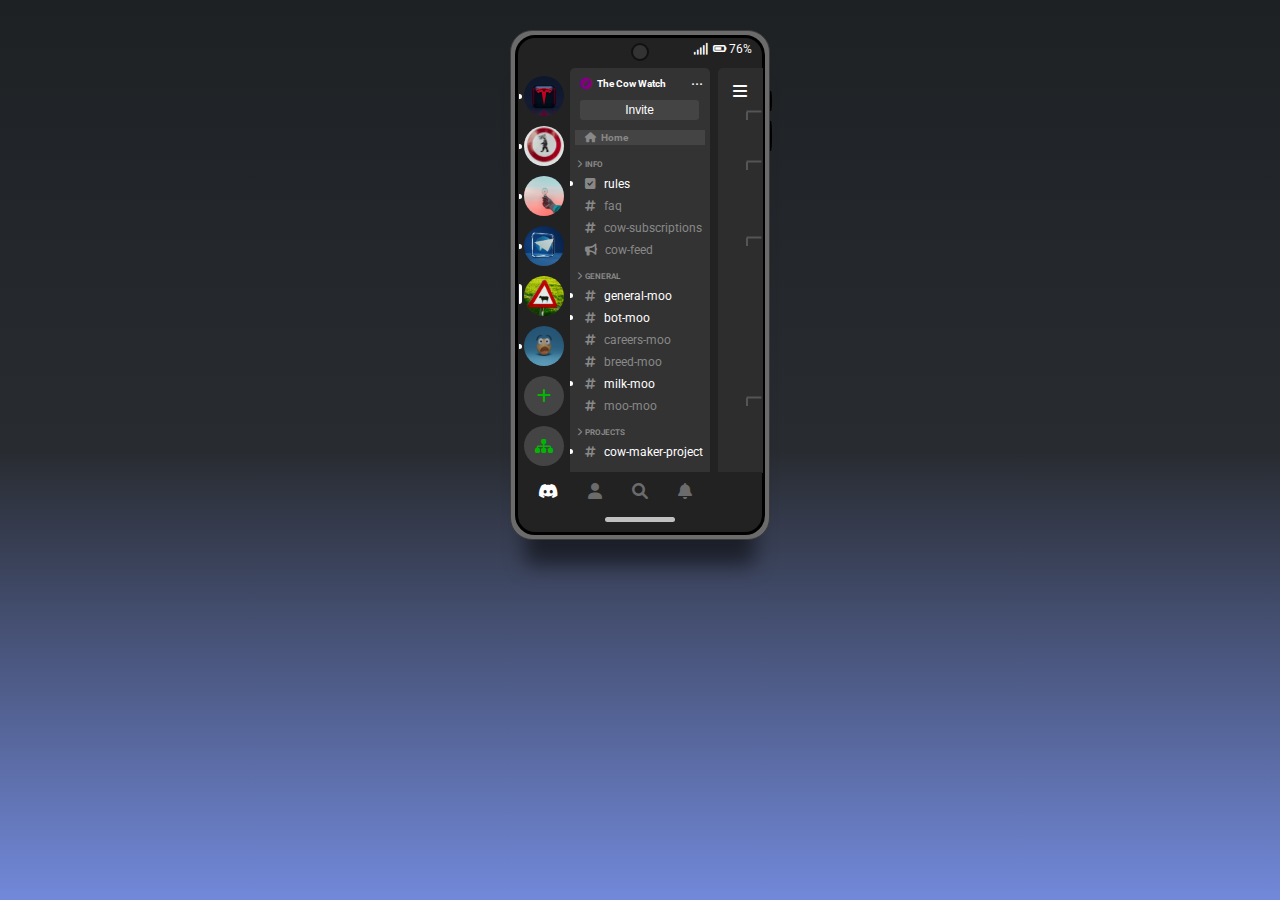
==== discord_test.html @ da10e138 "first commit" ====
<!DOCTYPE html>
<html lang="en">
  <head>
    <meta charset="UTF-8" />
    <meta http-equiv="X-UA-Compatible" content="IE=edge" />
    <meta name="viewport" content="width=device-width, initial-scale=1.0" />
    <link rel="stylesheet" href="./fontawesome-free-6.1.1-web/css/all.css" />
    <link
      href="https://fonts.googleapis.com/css2?family=Roboto&display=swap"
      rel="stylesheet"
    />
    <link rel="stylesheet" href="./style.css" />

    <title>Mobile Phone</title>
  </head>
  <body class="discord-mobile">
    <div class="outer-mobile-phone-wrapper">
      <div class="top-shine"></div>
      <div class="button-wrapper">
        <div class="on-button"></div>
        <div class="volume-button"></div>
      </div>
      <div class="inner-mobile-phone-wrapper discord-wrapper">
        <div class="top">
          <div id="clock" class="clock"></div>
          <div class="camera transform-left"></div>
          <div class="top-left">
            <i class="fa-solid fa-signal"></i>
            <i class="fa-solid fa-battery-three-quarters"></i>
            <p>76%</p>
          </div>
        </div>

        <!-- Discord Content -->
        <div class="discord-left-side-links">
          <ul>
            <li
              style="
                background: url(./IMG/alexander-shatov-ENOcRpYwT68-unsplash.jpg)
                  no-repeat center center/cover;
              "
            ></li>
            <li
              style="
                background: url(./IMG/bernard-hermant-OLLtavHHBKg-unsplash.jpg)
                  no-repeat center center/cover;
              "
            ></li>
            <li
              style="
                background: url(./IMG/diego-ph-fIq0tET6llw-unsplash.jpg)
                  no-repeat center center/cover;
              "
            ></li>
            <li
              style="
                background: url(./IMG/eyestetix-studio-_rqDHdrKIJs-unsplash.jpg)
                  no-repeat center center/cover;
              "
            ></li>
            <li
              class="cow"
              style="
                background: url(./IMG/milan-de-clercq-2ayzQETlloM-unsplash.jpg)
                  no-repeat center center/cover;
              "
            ></li>
            <li
              style="
                background: url(./IMG/shubham-dhage-t0Bv0OBQuTg-unsplash.jpg)
                  no-repeat center center/cover;
              "
            ></li>
          </ul>
        </div>
        <div class="discord-green-icons">
          <ul>
            <li><i class="fa-solid fa-plus"></i></li>
            <li><i class="fa-solid fa-sitemap"></i></li>
          </ul>
        </div>
        <div class="discord-content-middle transform-left">
          <div class="discord-content-header">
            <i class="fa-solid fa-compass"></i>
            <h5>The Cow Watch</h5>
            <p>...</p>
          </div>
          <button><i class="fa-solid .fa-user-plus"></i>Invite</button>
          <div class="discord-middle-text">
            <h5><i class="fa-solid fa-house"></i> Home</h5>
            <div class="discord-info">
              <h6>INFO</h6>
              <p><i class="fa-solid fa-square-check"></i> <span>rules</span></p>
              <p><i class="fa-solid fa-hashtag"></i> faq</p>
              <p><i class="fa-solid fa-hashtag"></i> cow-subscriptions</p>
              <p><i class="fa-solid fa-bullhorn"></i> cow-feed</p>
            </div>
            <div class="discord-general">
              <h6>GENERAL</h6>
              <p>
                <i class="fa-solid fa-hashtag"></i> <span>general-moo</span>
              </p>
              <p><i class="fa-solid fa-hashtag"></i> <span>bot-moo</span></p>
              <p><i class="fa-solid fa-hashtag"></i> careers-moo</p>
              <p><i class="fa-solid fa-hashtag"></i> breed-moo</p>
              <p><i class="fa-solid fa-hashtag"></i> <span>milk-moo</span></p>
              <p><i class="fa-solid fa-hashtag"></i> moo-moo</p>
            </div>
            <div class="discord-projects">
              <h6>PROJECTS</h6>
              <p>
                <i class="fa-solid fa-hashtag"></i>
                <span>cow-maker-project</span>
              </p>
            </div>
          </div>
        </div>
        <div class="discord-right-side">
          <i class="fa-solid fa-bars discord-burger"></i>
          <div class="discord-users">
            <div
              class="discord-user"
              style="
                background: url(https://randomuser.me/api/portraits/women/42.jpg)
                  no-repeat center center/cover;
              "
            ></div>
            <div
              class="discord-user"
              style="
                background: url(https://randomuser.me/api/portraits/men/3.jpg)
                  no-repeat center center/cover;
              "
            ></div>
            <div
              class="discord-user"
              style="
                background: url(https://randomuser.me/api/portraits/women/16.jpg)
                  no-repeat center center/cover;
              "
            ></div>
            <div
              class="discord-user"
              style="
                background: url(https://randomuser.me/api/portraits/lego/5.jpg)
                  no-repeat center center/cover;
              "
            ></div>
          </div>
        </div>
        <div class="discord-bottom-links">
          <ul>
            <li><i class="fa-brands fa-discord"></i></li>
            <li><i class="fa-solid fa-user"></i></li>
            <li><i class="fa-solid fa-magnifying-glass"></i></li>
            <li><i class="fa-solid fa-bell"></i></li>
            <li class="discord-bottom-user">
              <p
                style="
                  background: url(https://randomuser.me/api/portraits/lego/1.jpg)
                    no-repeat center center/cover;
                "
              ></p>
            </li>
          </ul>
        </div>

        <a href="./index.html" class="bottom-button transform-left"></a>
      </div>
    </div>

    <script src="./script.js"></script>
  </body>
</html>
---- style.css ----
* {
  box-sizing: border-box;
  margin: 0;
  padding: 0;
}

body {
  background: linear-gradient(#333, #6b6b6b, #fff);
  color: #fff;
  font-family: 'Roboto', sans-serif;
  display: flex;
  justify-content: center;
  height: 100vh;
}

/* Backgrounds */

body.discord-mobile {
  background: linear-gradient(#1e2124, #282b30, #7289da);
}
body.twitter-mobile {
  background: radial-gradient(#fff, #1da1f2);
}

/* Utilities */

a {
  text-decoration: none;
}

li {
  list-style: none;
}

.transform-left {
  left: 50%;
  transform: translateX(-50%);
}

/* Mobile Device */

.outer-mobile-phone-wrapper {
  margin-top: 30px;
  position: relative;
  width: 260px;
  height: 510px;
  background-color: #6b6b6b;
  border-radius: 22px;
  border: 1px solid #3b3b3b;
  box-shadow: 0px 40px 20px -15px rgba(0, 0, 0, 0.5);
}

.on-button {
  position: absolute;
  width: 2px;
  height: 20px;
  top: 60px;
  left: 259px;
  background-color: black;
  border-top-right-radius: 100%;
  border-bottom-right-radius: 100%;
}

.volume-button {
  position: absolute;
  width: 2px;
  height: 30px;
  top: 90px;
  left: 259px;
  background-color: black;
  border-top-right-radius: 100%;
  border-bottom-right-radius: 100%;
}

/* Mobile HomeScreen */

.inner-mobile-phone-wrapper {
  width: 250px;
  height: 500px;
  background: url(./PXL_20211219_104220597.jpg) no-repeat center center/cover;
  border: 3px solid black;
  position: absolute;
  top: 4px;
  left: 4px;
  border-radius: 20px;
  z-index: 1;
}

.top {
  display: flex;
  justify-content: space-between;
}

.clock {
  font-size: 12px;
  margin-left: 10px;
  margin-top: 5px;
}

.camera {
  position: absolute;
  width: 18px;
  height: 18px;
  background-color: #333;
  border: 2px solid #111;
  border-radius: 50%;
  top: 5px;
}

.top-left {
  display: flex;
  align-items: center;
  font-size: 12px;
  margin-right: 10px;
  margin-top: 4px;
}

.top-left .fa-signal {
  padding-right: 5px;
}
.top-left .fa-battery-three-quarters {
  padding-right: 2px;
}

.date-weather-content {
  position: absolute;
  top: 60px;
  left: 30px;
}

.date {
  font-size: 12px;
  padding-bottom: 3px;
}

.weather i {
  display: flex;
  font-size: 12px;
}

.weather p {
  opacity: 0.9;
  padding-left: 4px;
}

.app-links {
  position: absolute;
  bottom: 70px;
  width: 100%;
  text-align: center;
  display: flex;
  justify-content: center;
}

.app-links .links {
  margin: 0 10px;
  width: 35px;
  height: 35px;
  background-color: black;
  border-radius: 50%;
  color: #fff;
}

.app-links > * {
  transition: all 1s ease-in-out;
}
.app-links > a:hover {
  background-color: #fff;
}

.app-links .discord {
  background-color: #7289da;
}

.app-links .discord:hover {
  color: #7289da;
}

.app-links .discord::after {
  content: '\f392';
  font-family: 'Font Awesome 5 Brands';
  font-weight: 900;
  position: absolute;
  top: 50%;
  transform: translateY(-50%);
  margin-left: -10px;
}

.app-links .twitter {
  background-color: #1da1f2;
}

.app-links .twitter:hover {
  color: #1da1f2;
}

.app-links .twitter::after {
  content: '\f099';
  font-family: 'Font Awesome 5 Brands';
  font-weight: 900;
  position: absolute;
  top: 50%;
  transform: translateY(-50%);
  margin-left: -7px;
}

.app-links .whatsapp {
  background-color: #25d366;
}

.app-links .whatsapp:hover {
  color: #25d366;
}

.app-links .whatsapp::after {
  content: '\f232';
  font-family: 'Font Awesome 5 Brands';
  font-weight: 900;
  position: absolute;
  top: 50%;
  transform: translateY(-50%);
  margin-left: -7px;
}

.app-links .linkedin {
  background-color: #0e76a8;
}

.app-links .linkedin:hover {
  color: #0e76a8;
}

.app-links .linkedin::after {
  content: '\f08c';
  font-family: 'Font Awesome 5 Brands';
  font-weight: 900;
  position: absolute;
  top: 50%;
  transform: translateY(-50%);
  margin-left: -7px;
}

.google-bar {
  position: absolute;
  bottom: 30px;
  height: 30px;
  width: 85%;
  border-radius: 30px;
  display: flex;
  align-items: center;
  justify-content: space-between;
  background-color: #3b3b3b;
  color: #fff;
}

.google-bar:hover {
  cursor: text;
}

.google-logo {
  margin-left: 10px;
  color: red;
}

.google-mic-camera {
  margin-right: 10px;
}

.google-mic-camera .fa-camera {
  color: yellow;
}

.google-mic-camera .fa-microphone {
  color: blue;
}

.bottom-button {
  width: 70px;
  height: 5px;
  background-color: silver;
  border-radius: 10px;
  position: absolute;
  bottom: 10px;
}

/* Google Search{ Page */
.google-wrapper {
  width: 250px;
  height: 500px;
  background-color: #222;
  border: 3px solid black;
  position: absolute;
  top: 4px;
  left: 4px;
  border-radius: 20px;
  z-index: 1;
}

.google-page-bar {
  top: 35px;
}

.google-page-bar p {
  color: #6b6b6b;
}

/* Discord */
.discord-wrapper {
  background: #222;
}

/* Discord Side Links to Left */
.discord-left-side-links {
  position: absolute;
  margin-top: 10px;
}

.discord-left-side-links li,
.discord-green-icons li {
  width: 40px;
  height: 40px;
  border-radius: 50%;
  background-color: #fff;
  margin: 10px 6px;
}

.discord-left-side-links li:before {
  content: '';
  width: 3px;
  height: 5px;
  background-color: #fff;
  border-radius: 0 10px 10px 0;
  position: absolute;
  margin-top: 18px;
  margin-left: -5px;
}

.discord-left-side-links .cow:before {
  content: '';
  height: 20px;
  width: 3px;
  background-color: #fff;
  top: 200px;
}

.discord-green-icons {
  margin-top: 320px;
}

.discord-green-icons li {
  background-color: #444;
}

.discord-green-icons li i {
  margin-top: 12px;
  margin-left: 50%;
  transform: translateX(-50%);
  color: rgb(2, 181, 2);
}

/* Discord Main Content */
.discord-content-middle {
  width: 140px;
  height: 410px;
  position: absolute;
  top: 30px;
  background-color: #333;
  border-top-right-radius: 5px;
  border-top-left-radius: 5px;
}

.discord-content-header {
  font-size: 12px;
  display: flex;
  margin-top: 10px;
  margin-left: 10px;
}

.discord-content-header i {
  color: purple;
}

.discord-content-header h5 {
  padding-left: 5px;
}

.discord-content-header p {
  margin-top: -8px;
  margin-left: 25px;
  font-size: 16px;
}

.discord-content-middle button {
  width: 85%;
  font-size: 12px;
  margin-left: 10px;
  margin-top: 10px;
  color: #fff;
  background-color: #444;
  border: none;
  border-radius: 3px;
  padding: 3px 0;
}

.discord-middle-text {
  font-size: 12px;
  color: #888;
  position: absolute;
  margin-top: 10px;
  margin-left: 15px;
}

.discord-middle-text h5 {
  background-color: #444;
  padding: 2px 0px 2px 10px;
  margin-left: -10px;
  width: 130px;
  display: flex;
  align-items: center;
}

.discord-middle-text i {
  margin-right: 5px;
}

.discord-middle-text span {
  color: #fff;
}

.discord-middle-text span::before {
  content: '';
  position: absolute;
  width: 3px;
  height: 5px;
  background-color: #fff;
  border-radius: 0 10px 10px 0;
  left: -15px;
  margin-top: 4px;
}

.discord-info,
.discord-general,
.discord-projects {
  margin-top: 15px;
}

.discord-info p,
.discord-general p,
.discord-projects p {
  margin: 8px 0;
}

.discord-info h6::before,
.discord-general h6::before,
.discord-projects h6::before {
  content: '\f054';
  font-family: 'Font Awesome 5 Free';
  font-weight: 900;
  position: absolute;
  margin-left: -8px;
}

/* Discord Right Side */
.discord-right-side {
  width: 45px;
  height: 405px;
  background-color: #2d2d2d;
  top: 30px;
  left: 200px;
  position: absolute;
  border-top-left-radius: 5px;
}

.discord-burger {
  margin-top: 15px;
  margin-left: 15px;
}

.discord-users {
  margin-left: 15px;
}

.discord-user {
  width: 30px;
  height: 30px;
  border-radius: 50%;
  background-color: #fff;
  display: flex;
  flex-direction: column;
  margin: 20px 0;
}

.discord-user::after {
  content: '';
  width: 2px;
  height: 8px;
  background-color: #555;
  margin-top: -9px;
  margin-left: 13px;
}

.discord-user::before {
  content: '';
  transform: rotate(270deg);
  position: absolute;
  margin-top: -17px;
  margin-left: 20px;
  background-color: #555;
  width: 2px;
  height: 15px;
}

.discord-user:nth-child(3) {
  margin-top: 46px;
}

.discord-user:nth-child(4) {
  margin-top: 130px;
}

/* Discord Bottom of Page */
.discord-bottom-links {
  position: absolute;
  background-color: #222;
  bottom: 30px;
  width: 100%;
  padding-top: 8px;
  border-top: 2px solid #222;
  z-index: 1;
}

.discord-bottom-links ul {
  display: flex;
  justify-content: center;
}

.discord-bottom-links ul li {
  padding: 0 15px;
}

.discord-bottom-links ul li:nth-child(1n + 2) {
  color: #6b6b6b;
}

.discord-bottom-links p {
  width: 20px;
  height: 20px;
  border-radius: 50%;
}

/* Twitter */
.twitter-wrapper {
  background: #fff;
  color: #444;
}

.main-twitter {
  margin-top: 20px;
  margin-left: 20px;
}

.twitter-header {
  display: flex;
  flex-direction: column;
  border-bottom: 1px solid #ddd;
  width: 90%;
}

.twitter-header p {
  font-size: 12px;
  margin-bottom: 10px;
  color: #666;
}

.twitter-profile-pic {
  background: url(./IMG/milan-de-clercq-2ayzQETlloM-unsplash.jpg) no-repeat
    center center/cover;
  width: 30px;
  height: 30px;
  border-radius: 50%;
  margin-bottom: 10px;
}

.twitter-followers {
  display: flex;
  font-size: 12px;
  color: #666;
}

.twitter-followers span {
  color: #222;
}

.twitter-followers p {
  padding-right: 10px;
}

.twitter-lists {
  margin-top: 15px;
  margin-bottom: 5px;
}

.twitter-lists ul li {
  padding: 10px 0;
  font-size: 14px;
  letter-spacing: 0.5px;
  font-weight: bold;
}

.twitter-lists ul i {
  margin-right: 20px;
}

.twitter-lists ul li:nth-child(2) {
  color: #1da1f2;
}

.twitter-bottom {
  font-size: 12px;
  margin-bottom: 15px;
  border-top: 1px solid #ddd;
  width: 90%;
}

.twitter-bottom p {
  padding: 12px 0 0;
  font-weight: bold;
}
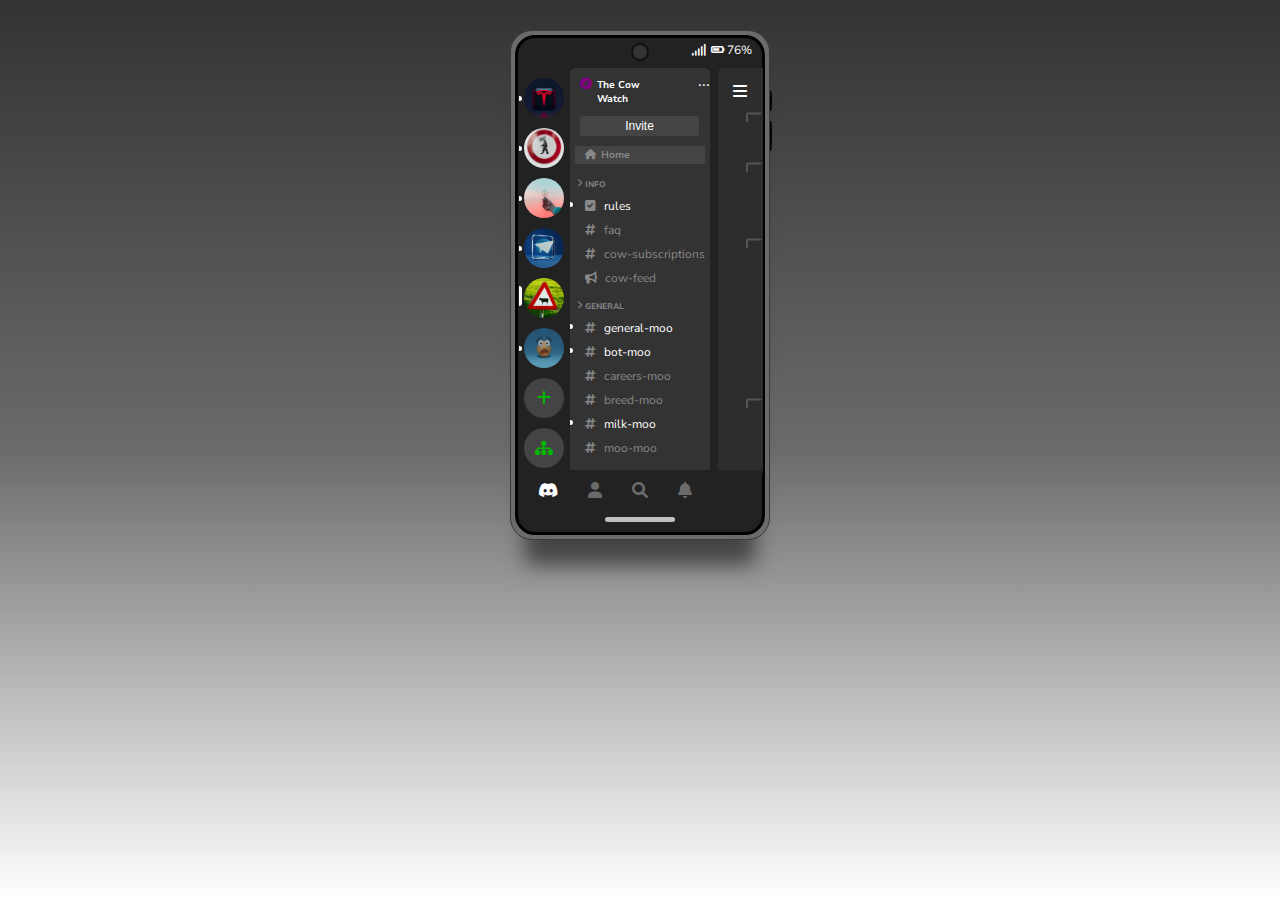
==== commit 93c108d2: "add readme, seperate CSS" ====
--- a/discord_test.html
+++ b/discord_test.html
@@ -6,14 +6,15 @@
     <meta name="viewport" content="width=device-width, initial-scale=1.0" />
     <link rel="stylesheet" href="./fontawesome-free-6.1.1-web/css/all.css" />
     <link
-      href="https://fonts.googleapis.com/css2?family=Roboto&display=swap"
+      href="https://fonts.googleapis.com/css2?family=Nunito+Sans&family=Roboto&display=swap"
       rel="stylesheet"
     />
     <link rel="stylesheet" href="./style.css" />
+    <link rel="stylesheet" href="./CSS/discord.css" />
 
     <title>Mobile Phone</title>
   </head>
-  <body class="discord-mobile">
+  <main class="discord-mobile">
     <div class="outer-mobile-phone-wrapper">
       <div class="top-shine"></div>
       <div class="button-wrapper">
@@ -108,10 +109,6 @@
             </div>
             <div class="discord-projects">
               <h6>PROJECTS</h6>
-              <p>
-                <i class="fa-solid fa-hashtag"></i>
-                <span>cow-maker-project</span>
-              </p>
             </div>
           </div>
         </div>
@@ -170,5 +167,5 @@
     </div>
 
     <script src="./script.js"></script>
-  </body>
+  </main>
 </html>
--- a/style.css
+++ b/style.css
@@ -1,3 +1,11 @@
+:root {
+  --discord-color: #7289da;
+  --discord-font: 'Nunito Sans', sans-serif;
+  --twitter-color: #1da1f2;
+  --whatsapp-color: #25d366;
+  --linkedin-color: #0e76a8;
+}
+
 * {
   box-sizing: border-box;
   margin: 0;
@@ -16,10 +24,14 @@
 /* Backgrounds */
 
 body.discord-mobile {
-  background: linear-gradient(#1e2124, #282b30, #7289da);
+  background: linear-gradient(#1e2124, #282b30, var(--discord-color));
 }
 body.twitter-mobile {
-  background: radial-gradient(#fff, #1da1f2);
+  background: radial-gradient(#fff, var(--twitter-color));
+}
+
+body.whatsapp-mobile {
+  background: radial-gradient(#fff, var(--whatsapp-color));
 }
 
 /* Utilities */
@@ -169,11 +181,11 @@
 }
 
 .app-links .discord {
-  background-color: #7289da;
+  background-color: var(--discord-color);
 }
 
 .app-links .discord:hover {
-  color: #7289da;
+  color: var(--discord-color);
 }
 
 .app-links .discord::after {
@@ -187,11 +199,11 @@
 }
 
 .app-links .twitter {
-  background-color: #1da1f2;
+  background-color: var(--twitter-color);
 }
 
 .app-links .twitter:hover {
-  color: #1da1f2;
+  color: var(--twitter-color);
 }
 
 .app-links .twitter::after {
@@ -205,11 +217,11 @@
 }
 
 .app-links .whatsapp {
-  background-color: #25d366;
+  background-color: var(--whatsapp-color);
 }
 
 .app-links .whatsapp:hover {
-  color: #25d366;
+  color: var(--whatsapp-color);
 }
 
 .app-links .whatsapp::after {
@@ -223,11 +235,11 @@
 }
 
 .app-links .linkedin {
-  background-color: #0e76a8;
+  background-color: var(--linkedin-color);
 }
 
 .app-links .linkedin:hover {
-  color: #0e76a8;
+  color: var(--linkedin-color);
 }
 
 .app-links .linkedin::after {
@@ -282,347 +294,3 @@
   position: absolute;
   bottom: 10px;
 }
-
-/* Google Search{ Page */
-.google-wrapper {
-  width: 250px;
-  height: 500px;
-  background-color: #222;
-  border: 3px solid black;
-  position: absolute;
-  top: 4px;
-  left: 4px;
-  border-radius: 20px;
-  z-index: 1;
-}
-
-.google-page-bar {
-  top: 35px;
-}
-
-.google-page-bar p {
-  color: #6b6b6b;
-}
-
-/* Discord */
-.discord-wrapper {
-  background: #222;
-}
-
-/* Discord Side Links to Left */
-.discord-left-side-links {
-  position: absolute;
-  margin-top: 10px;
-}
-
-.discord-left-side-links li,
-.discord-green-icons li {
-  width: 40px;
-  height: 40px;
-  border-radius: 50%;
-  background-color: #fff;
-  margin: 10px 6px;
-}
-
-.discord-left-side-links li:before {
-  content: '';
-  width: 3px;
-  height: 5px;
-  background-color: #fff;
-  border-radius: 0 10px 10px 0;
-  position: absolute;
-  margin-top: 18px;
-  margin-left: -5px;
-}
-
-.discord-left-side-links .cow:before {
-  content: '';
-  height: 20px;
-  width: 3px;
-  background-color: #fff;
-  top: 200px;
-}
-
-.discord-green-icons {
-  margin-top: 320px;
-}
-
-.discord-green-icons li {
-  background-color: #444;
-}
-
-.discord-green-icons li i {
-  margin-top: 12px;
-  margin-left: 50%;
-  transform: translateX(-50%);
-  color: rgb(2, 181, 2);
-}
-
-/* Discord Main Content */
-.discord-content-middle {
-  width: 140px;
-  height: 410px;
-  position: absolute;
-  top: 30px;
-  background-color: #333;
-  border-top-right-radius: 5px;
-  border-top-left-radius: 5px;
-}
-
-.discord-content-header {
-  font-size: 12px;
-  display: flex;
-  margin-top: 10px;
-  margin-left: 10px;
-}
-
-.discord-content-header i {
-  color: purple;
-}
-
-.discord-content-header h5 {
-  padding-left: 5px;
-}
-
-.discord-content-header p {
-  margin-top: -8px;
-  margin-left: 25px;
-  font-size: 16px;
-}
-
-.discord-content-middle button {
-  width: 85%;
-  font-size: 12px;
-  margin-left: 10px;
-  margin-top: 10px;
-  color: #fff;
-  background-color: #444;
-  border: none;
-  border-radius: 3px;
-  padding: 3px 0;
-}
-
-.discord-middle-text {
-  font-size: 12px;
-  color: #888;
-  position: absolute;
-  margin-top: 10px;
-  margin-left: 15px;
-}
-
-.discord-middle-text h5 {
-  background-color: #444;
-  padding: 2px 0px 2px 10px;
-  margin-left: -10px;
-  width: 130px;
-  display: flex;
-  align-items: center;
-}
-
-.discord-middle-text i {
-  margin-right: 5px;
-}
-
-.discord-middle-text span {
-  color: #fff;
-}
-
-.discord-middle-text span::before {
-  content: '';
-  position: absolute;
-  width: 3px;
-  height: 5px;
-  background-color: #fff;
-  border-radius: 0 10px 10px 0;
-  left: -15px;
-  margin-top: 4px;
-}
-
-.discord-info,
-.discord-general,
-.discord-projects {
-  margin-top: 15px;
-}
-
-.discord-info p,
-.discord-general p,
-.discord-projects p {
-  margin: 8px 0;
-}
-
-.discord-info h6::before,
-.discord-general h6::before,
-.discord-projects h6::before {
-  content: '\f054';
-  font-family: 'Font Awesome 5 Free';
-  font-weight: 900;
-  position: absolute;
-  margin-left: -8px;
-}
-
-/* Discord Right Side */
-.discord-right-side {
-  width: 45px;
-  height: 405px;
-  background-color: #2d2d2d;
-  top: 30px;
-  left: 200px;
-  position: absolute;
-  border-top-left-radius: 5px;
-}
-
-.discord-burger {
-  margin-top: 15px;
-  margin-left: 15px;
-}
-
-.discord-users {
-  margin-left: 15px;
-}
-
-.discord-user {
-  width: 30px;
-  height: 30px;
-  border-radius: 50%;
-  background-color: #fff;
-  display: flex;
-  flex-direction: column;
-  margin: 20px 0;
-}
-
-.discord-user::after {
-  content: '';
-  width: 2px;
-  height: 8px;
-  background-color: #555;
-  margin-top: -9px;
-  margin-left: 13px;
-}
-
-.discord-user::before {
-  content: '';
-  transform: rotate(270deg);
-  position: absolute;
-  margin-top: -17px;
-  margin-left: 20px;
-  background-color: #555;
-  width: 2px;
-  height: 15px;
-}
-
-.discord-user:nth-child(3) {
-  margin-top: 46px;
-}
-
-.discord-user:nth-child(4) {
-  margin-top: 130px;
-}
-
-/* Discord Bottom of Page */
-.discord-bottom-links {
-  position: absolute;
-  background-color: #222;
-  bottom: 30px;
-  width: 100%;
-  padding-top: 8px;
-  border-top: 2px solid #222;
-  z-index: 1;
-}
-
-.discord-bottom-links ul {
-  display: flex;
-  justify-content: center;
-}
-
-.discord-bottom-links ul li {
-  padding: 0 15px;
-}
-
-.discord-bottom-links ul li:nth-child(1n + 2) {
-  color: #6b6b6b;
-}
-
-.discord-bottom-links p {
-  width: 20px;
-  height: 20px;
-  border-radius: 50%;
-}
-
-/* Twitter */
-.twitter-wrapper {
-  background: #fff;
-  color: #444;
-}
-
-.main-twitter {
-  margin-top: 20px;
-  margin-left: 20px;
-}
-
-.twitter-header {
-  display: flex;
-  flex-direction: column;
-  border-bottom: 1px solid #ddd;
-  width: 90%;
-}
-
-.twitter-header p {
-  font-size: 12px;
-  margin-bottom: 10px;
-  color: #666;
-}
-
-.twitter-profile-pic {
-  background: url(./IMG/milan-de-clercq-2ayzQETlloM-unsplash.jpg) no-repeat
-    center center/cover;
-  width: 30px;
-  height: 30px;
-  border-radius: 50%;
-  margin-bottom: 10px;
-}
-
-.twitter-followers {
-  display: flex;
-  font-size: 12px;
-  color: #666;
-}
-
-.twitter-followers span {
-  color: #222;
-}
-
-.twitter-followers p {
-  padding-right: 10px;
-}
-
-.twitter-lists {
-  margin-top: 15px;
-  margin-bottom: 5px;
-}
-
-.twitter-lists ul li {
-  padding: 10px 0;
-  font-size: 14px;
-  letter-spacing: 0.5px;
-  font-weight: bold;
-}
-
-.twitter-lists ul i {
-  margin-right: 20px;
-}
-
-.twitter-lists ul li:nth-child(2) {
-  color: #1da1f2;
-}
-
-.twitter-bottom {
-  font-size: 12px;
-  margin-bottom: 15px;
-  border-top: 1px solid #ddd;
-  width: 90%;
-}
-
-.twitter-bottom p {
-  padding: 12px 0 0;
-  font-weight: bold;
-}
--- a/CSS/discord.css
+++ b/CSS/discord.css
@@ -0,0 +1,244 @@
+/* Discord */
+.discord-wrapper {
+  background: #222;
+  font-family: var(--discord-font);
+}
+
+/* Discord Side Links to Left */
+.discord-left-side-links {
+  position: absolute;
+  margin-top: 10px;
+}
+
+.discord-left-side-links li,
+.discord-green-icons li {
+  width: 40px;
+  height: 40px;
+  border-radius: 50%;
+  background-color: #fff;
+  margin: 10px 6px;
+}
+
+.discord-left-side-links li:before {
+  content: '';
+  width: 3px;
+  height: 5px;
+  background-color: #fff;
+  border-radius: 0 10px 10px 0;
+  position: absolute;
+  margin-top: 18px;
+  margin-left: -5px;
+}
+
+.discord-left-side-links .cow:before {
+  content: '';
+  height: 20px;
+  width: 3px;
+  background-color: #fff;
+  top: 200px;
+}
+
+.discord-green-icons {
+  margin-top: 320px;
+}
+
+.discord-green-icons li {
+  background-color: #444;
+}
+
+.discord-green-icons li i {
+  margin-top: 12px;
+  margin-left: 50%;
+  transform: translateX(-50%);
+  color: rgb(2, 181, 2);
+}
+
+/* Discord Main Content */
+.discord-content-middle {
+  width: 140px;
+  height: 410px;
+  position: absolute;
+  top: 30px;
+  background-color: #333;
+  border-top-right-radius: 5px;
+  border-top-left-radius: 5px;
+}
+
+.discord-content-header {
+  font-size: 12px;
+  display: flex;
+  margin-top: 10px;
+  margin-left: 10px;
+}
+
+.discord-content-header i {
+  color: purple;
+}
+
+.discord-content-header h5 {
+  padding-left: 5px;
+}
+
+.discord-content-header p {
+  margin-top: -8px;
+  margin-left: 25px;
+  font-size: 16px;
+}
+
+.discord-content-middle button {
+  width: 85%;
+  font-size: 12px;
+  margin-left: 10px;
+  margin-top: 10px;
+  color: #fff;
+  background-color: #444;
+  border: none;
+  border-radius: 3px;
+  padding: 3px 0;
+}
+
+.discord-middle-text {
+  font-size: 12px;
+  color: #888;
+  position: absolute;
+  margin-top: 10px;
+  margin-left: 15px;
+}
+
+.discord-middle-text h5 {
+  background-color: #444;
+  padding: 2px 0px 2px 10px;
+  margin-left: -10px;
+  width: 130px;
+  display: flex;
+  align-items: center;
+}
+
+.discord-middle-text i {
+  margin-right: 5px;
+}
+
+.discord-middle-text span {
+  color: #fff;
+}
+
+.discord-middle-text span::before {
+  content: '';
+  position: absolute;
+  width: 3px;
+  height: 5px;
+  background-color: #fff;
+  border-radius: 0 10px 10px 0;
+  left: -15px;
+  margin-top: 4px;
+}
+
+.discord-info,
+.discord-general,
+.discord-projects {
+  margin-top: 15px;
+}
+
+.discord-info p,
+.discord-general p,
+.discord-projects p {
+  margin: 8px 0;
+}
+
+.discord-info h6::before,
+.discord-general h6::before,
+.discord-projects h6::before {
+  content: '\f054';
+  font-family: 'Font Awesome 5 Free';
+  font-weight: 900;
+  position: absolute;
+  margin-left: -8px;
+}
+
+/* Discord Right Side */
+.discord-right-side {
+  width: 45px;
+  height: 405px;
+  background-color: #2d2d2d;
+  top: 30px;
+  left: 200px;
+  position: absolute;
+  border-top-left-radius: 5px;
+}
+
+.discord-burger {
+  margin-top: 15px;
+  margin-left: 15px;
+}
+
+.discord-users {
+  margin-left: 15px;
+}
+
+.discord-user {
+  width: 30px;
+  height: 30px;
+  border-radius: 50%;
+  background-color: #fff;
+  display: flex;
+  flex-direction: column;
+  margin: 20px 0;
+}
+
+.discord-user::after {
+  content: '';
+  width: 2px;
+  height: 8px;
+  background-color: #555;
+  margin-top: -9px;
+  margin-left: 13px;
+}
+
+.discord-user::before {
+  content: '';
+  transform: rotate(270deg);
+  position: absolute;
+  margin-top: -17px;
+  margin-left: 20px;
+  background-color: #555;
+  width: 2px;
+  height: 15px;
+}
+
+.discord-user:nth-child(3) {
+  margin-top: 46px;
+}
+
+.discord-user:nth-child(4) {
+  margin-top: 130px;
+}
+
+/* Discord Bottom of Page */
+.discord-bottom-links {
+  position: absolute;
+  background-color: #222;
+  bottom: 30px;
+  width: 100%;
+  padding-top: 8px;
+  border-top: 2px solid #222;
+  z-index: 1;
+}
+
+.discord-bottom-links ul {
+  display: flex;
+  justify-content: center;
+}
+
+.discord-bottom-links ul li {
+  padding: 0 15px;
+}
+
+.discord-bottom-links ul li:nth-child(1n + 2) {
+  color: #6b6b6b;
+}
+
+.discord-bottom-links p {
+  width: 20px;
+  height: 20px;
+  border-radius: 50%;
+}
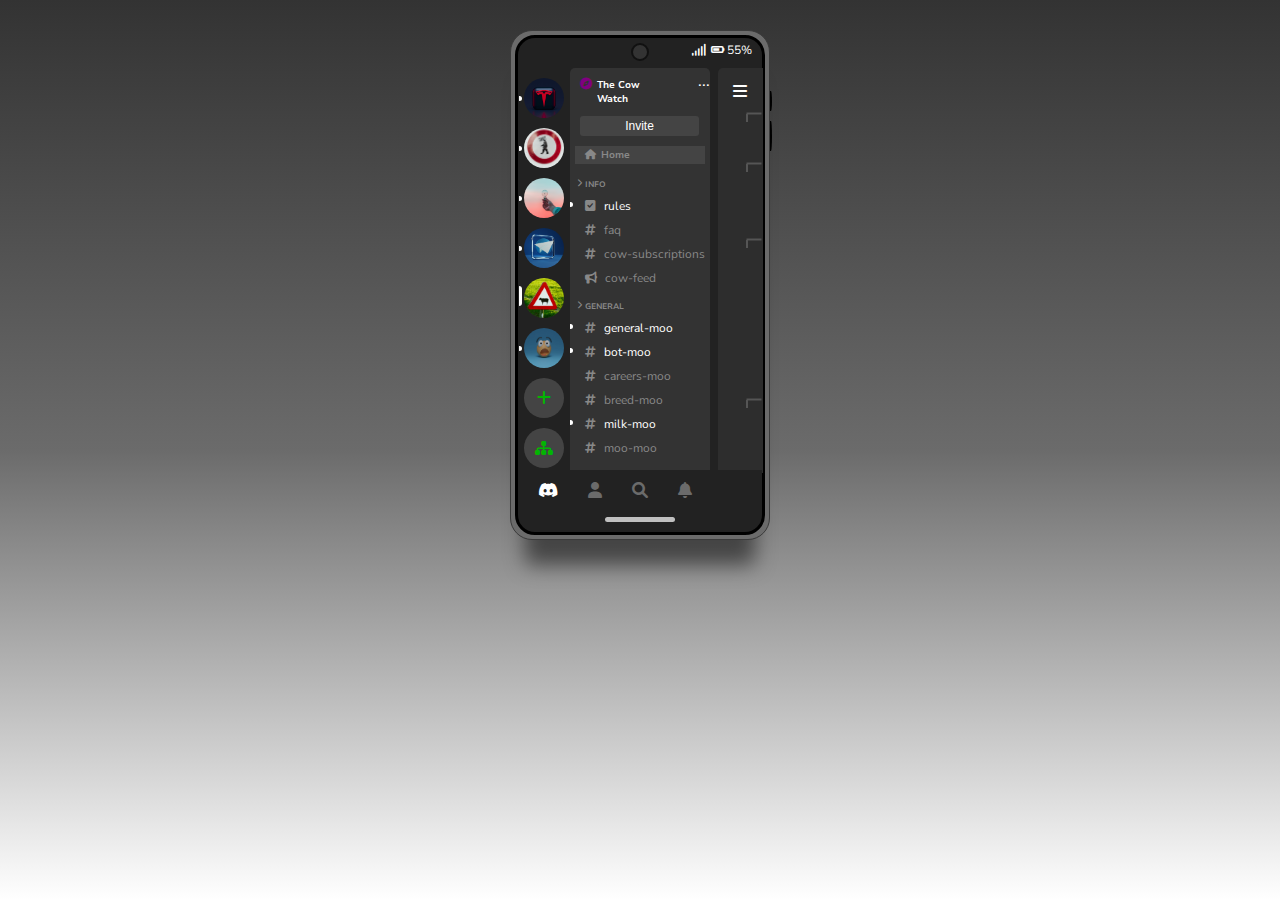
==== commit bed562f0: "add randomm battery percentage on load" ====
--- a/discord_test.html
+++ b/discord_test.html
@@ -15,25 +15,31 @@
     <title>Mobile Phone</title>
   </head>
   <main class="discord-mobile">
-    <div class="outer-mobile-phone-wrapper">
+    <!-- Outer mobile shape of phone -->
+    <section class="outer-mobile-phone-wrapper">
+      <!-- Gives the phone a slight refelction/shine -->
       <div class="top-shine"></div>
+      <!-- Buttons container on right side(if looking) of phone -->
       <div class="button-wrapper">
         <div class="on-button"></div>
         <div class="volume-button"></div>
       </div>
-      <div class="inner-mobile-phone-wrapper discord-wrapper">
+
+      <!-- Inner phone container -->
+      <section class="inner-mobile-phone-wrapper discord-wrapper">
         <div class="top">
           <div id="clock" class="clock"></div>
           <div class="camera transform-left"></div>
           <div class="top-left">
             <i class="fa-solid fa-signal"></i>
             <i class="fa-solid fa-battery-three-quarters"></i>
-            <p>76%</p>
+            <!-- Make the battery charge a random % -->
+            <p id="random-percentage"></p>
           </div>
         </div>
 
-        <!-- Discord Content -->
-        <div class="discord-left-side-links">
+        <!-- Discord left sided content -->
+        <section class="discord-left-side-links">
           <ul>
             <li
               style="
@@ -73,20 +79,27 @@
               "
             ></li>
           </ul>
-        </div>
+        </section>
         <div class="discord-green-icons">
           <ul>
             <li><i class="fa-solid fa-plus"></i></li>
             <li><i class="fa-solid fa-sitemap"></i></li>
           </ul>
         </div>
-        <div class="discord-content-middle transform-left">
+
+        <!-- Discord middle content -->
+        <section class="discord-content-middle transform-left">
+          <!-- Header content -->
           <div class="discord-content-header">
             <i class="fa-solid fa-compass"></i>
             <h5>The Cow Watch</h5>
             <p>...</p>
           </div>
+
+          <!-- Invite btn -->
           <button><i class="fa-solid .fa-user-plus"></i>Invite</button>
+
+          <!-- Middle list text -->
           <div class="discord-middle-text">
             <h5><i class="fa-solid fa-house"></i> Home</h5>
             <div class="discord-info">
@@ -111,9 +124,13 @@
               <h6>PROJECTS</h6>
             </div>
           </div>
-        </div>
-        <div class="discord-right-side">
+        </section>
+
+        <!-- Discord right side content -->
+        <section class="discord-right-side">
+          <!-- Hamburger menu -->
           <i class="fa-solid fa-bars discord-burger"></i>
+          <!-- Users -->
           <div class="discord-users">
             <div
               class="discord-user"
@@ -144,8 +161,10 @@
               "
             ></div>
           </div>
-        </div>
-        <div class="discord-bottom-links">
+        </section>
+
+        <!-- Discord bottom icons/links -->
+        <section class="discord-bottom-links">
           <ul>
             <li><i class="fa-brands fa-discord"></i></li>
             <li><i class="fa-solid fa-user"></i></li>
@@ -160,12 +179,15 @@
               ></p>
             </li>
           </ul>
-        </div>
+        </section>
 
+        <!-- Home btn -->
         <a href="./index.html" class="bottom-button transform-left"></a>
-      </div>
-    </div>
+      </section>
+    </section>
 
     <script src="./script.js"></script>
+    <script src="./time_date.js"></script>
+    <script src="./random_percentage.js"></script>
   </main>
 </html>
--- a/style.css
+++ b/style.css
@@ -145,12 +145,17 @@
   padding-bottom: 3px;
 }
 
-.weather i {
-  display: flex;
-  font-size: 12px;
+.weather {
+  display: flex;
+  align-items: center;
+}
+
+.weather-icon {
+  height: 20px;
 }
 
 .weather p {
+  font-size: 10px;
   opacity: 0.9;
   padding-left: 4px;
 }
